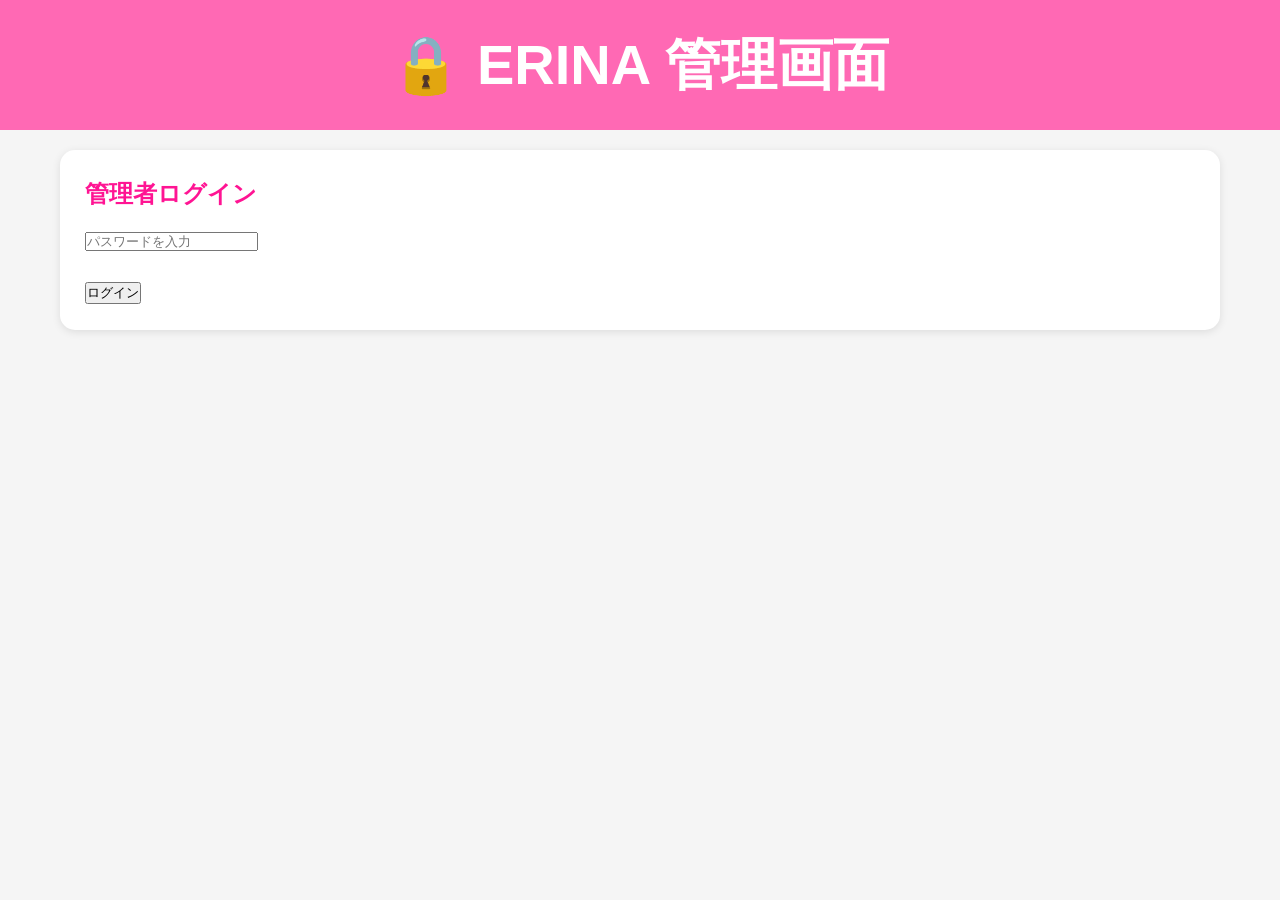
==== manager-erina.html @ dfaeb090 "update" ====
<!DOCTYPE html>
<html lang="ja">

<head>

<meta charset="UTF-8">
<meta name="viewport" content="width=device-width, initial-scale=1.0">

<title>ERINA 管理画面</title>

<link rel="stylesheet" href="style.css">

</head>

<body>

<header>

<h1>🔒 ERINA 管理画面</h1>

</header>

<main>

<section class="card" id="loginArea">

<h2>管理者ログイン</h2>

<input
id="password"
type="password"
placeholder="パスワードを入力">

<br><br>

<button id="loginButton">
ログイン
</button>

<p id="loginMessage"></p>

</section>

<section
class="card"
id="adminArea"
style="display:none;">

<h2>イベント管理</h2>

<p>ログイン成功！</p>

<button id="addEventButton">
＋ 新しいイベント
</button>

<hr>

<div id="eventList">

イベント一覧を読み込みます...

</div>
<hr>

<h2>イベント編集</h2>

<div id="editor" style="display:none;">

<label>年</label><br>
<input id="editYear" type="number"><br><br>

<label>月</label><br>
<input id="editMonth" type="number"><br><br>

<label>日</label><br>
<input id="editDate" type="number"><br><br>

<label>時間</label><br>
<input id="editTime" type="text"><br><br>

<label>終了時間</label><br>
<input id="editEndTime" type="text"><br><br>

<label>タイトル</label><br>
<input id="editTitle" type="text"><br><br>

<label>短いタイトル</label><br>
<input id="editShortTitle" type="text"><br><br>

<label>画像</label><br>
<input id="editImage" type="text"><br><br>

<label>ZoomURL</label><br>
<input id="editUrl" type="text"><br><br>

<label>色</label><br>
<input id="editColor" type="color"><br><br>

<label>カテゴリー</label><br>
<input id="editCategory" type="text"><br><br>

<button id="saveButton">

保存

</button>

</div>
</section>

</main>

<script src="data/events.js"></script>
<script src="manager.js"></script>

</body>

</html>
---- style.css ----
/* ===========================
   ERINA Zoom Schedule Ver3
=========================== */

*{
    margin:0;
    padding:0;
    box-sizing:border-box;
}

body{
    font-family:"Yu Gothic","Meiryo",sans-serif;
    background:#f5f5f5;
    color:#333;
    line-height:1.6;
}

header{
    background:#ff69b4;
    color:white;
    text-align:center;
    padding:20px;
    font-size:28px;
    font-weight:bold;
}

main{
    max-width:1200px;
    margin:auto;
    padding:20px;
}

.card{
    background:white;
    border-radius:15px;
    box-shadow:0 2px 8px rgba(0,0,0,.1);
    padding:25px;
    margin-bottom:25px;
}

.card h2{
    margin-bottom:15px;
    color:#ff1493;
    font-size:24px;
}

.calendar-header{
    display:flex;
    justify-content:space-between;
    align-items:center;
    margin-bottom:15px;
}

.calendar-header button{
    background:#ff69b4;
    color:white;
    border:none;
    border-radius:10px;
    padding:10px 18px;
    cursor:pointer;
    font-size:18px;
    transition:.2s;
}

.calendar-header button:hover{
    background:#ff1493;
}

#monthTitle{
    font-size:30px;
    font-weight:bold;
}

.calendar{
    width:100%;
    border-collapse:collapse;
    table-layout:fixed;
}

.calendar th{
    background:#ffb6d9;
    padding:15px;
    font-size:20px;
}

.calendar td{
    width:14.2%;
    height:130px;
    border:1px solid #ddd;
    vertical-align:top;
    padding:8px;
    cursor:pointer;
    transition:.2s;
}

.calendar td:hover{
    background:#fff4fa;
}

.today{
    background:#ffe066 !important;
    font-weight:bold;
}

.day-number{
    font-size:22px;
    font-weight:bold;
    margin-bottom:8px;
}

.calendar-event{
    font-size:13px;
    font-weight:bold;
    padding:4px 6px;
    margin-top:5px;
    border-radius:6px;
    color:white;
    overflow:hidden;
    text-overflow:ellipsis;
    white-space:nowrap;
    cursor:pointer;
    transition:.2s;
}

.calendar-event:hover{
    transform:scale(1.03);
    opacity:.9;
}

.zoom-button{
    display:inline-block;
    margin-top:10px;
    padding:12px 20px;
    background:#ff69b4;
    color:white;
    text-decoration:none;
    border-radius:10px;
    font-weight:bold;
    font-size:16px;
}

.zoom-button:hover{
    background:#ff1493;
}

footer{
    text-align:center;
    padding:20px;
    color:#666;
    font-size:14px;
}

/* スマホ */

@media(max-width:768px){

header{
    font-size:22px;
}

.card h2{
    font-size:20px;
}

.calendar td{
    height:90px;
    font-size:13px;
}

.day-number{
    font-size:18px;
}

.calendar-event{
    font-size:10px;
    padding:2px 4px;
}

.calendar-header button{
    padding:8px 12px;
}

#monthTitle{
    font-size:22px;
}

.zoom-button{
    width:100%;
    text-align:center;
}

}
.calendar-event{
    color:#fff;
    font-size:11px;
    margin-top:3px;
    padding:2px 4px;
    border-radius:4px;
    white-space:nowrap;
    overflow:hidden;
    text-overflow:ellipsis;
}
/* ===========================
   ポップアップ
=========================== */

.modal{

    display:none;

    position:fixed;

    left:0;
    top:0;

    width:100%;
    height:100%;

    background:rgba(0,0,0,0.5);

    z-index:9999;

}

.modal-content{

    background:#fff;

    width:90%;
    max-width:700px;

    margin:40px auto;

    border-radius:15px;

    padding:20px;

    position:relative;

    max-height:90vh;

    overflow-y:auto;

    box-shadow:0 10px 30px rgba(0,0,0,.3);

}

.close{

    position:absolute;

    right:20px;

    top:10px;

    font-size:35px;

    cursor:pointer;

    color:#888;

}

.close:hover{

    color:#ff4f9a;

}

.modal-content img{

    width:100%;

    border-radius:10px;

    margin:15px 0;

}

.modal-title{

    font-size:28px;

    font-weight:bold;

    color:#ff4f9a;

    margin-bottom:15px;

}

.modal-time{

    font-size:18px;

    margin-bottom:15px;

}
/* ===========================
   画像拡大
=========================== */

.modal-image{

    display:block;

    max-width:90%;

    max-height:90vh;

    margin:40px auto;

    border-radius:10px;

}

#imageModal{

    display:none;

    justify-content:center;

    align-items:center;

}
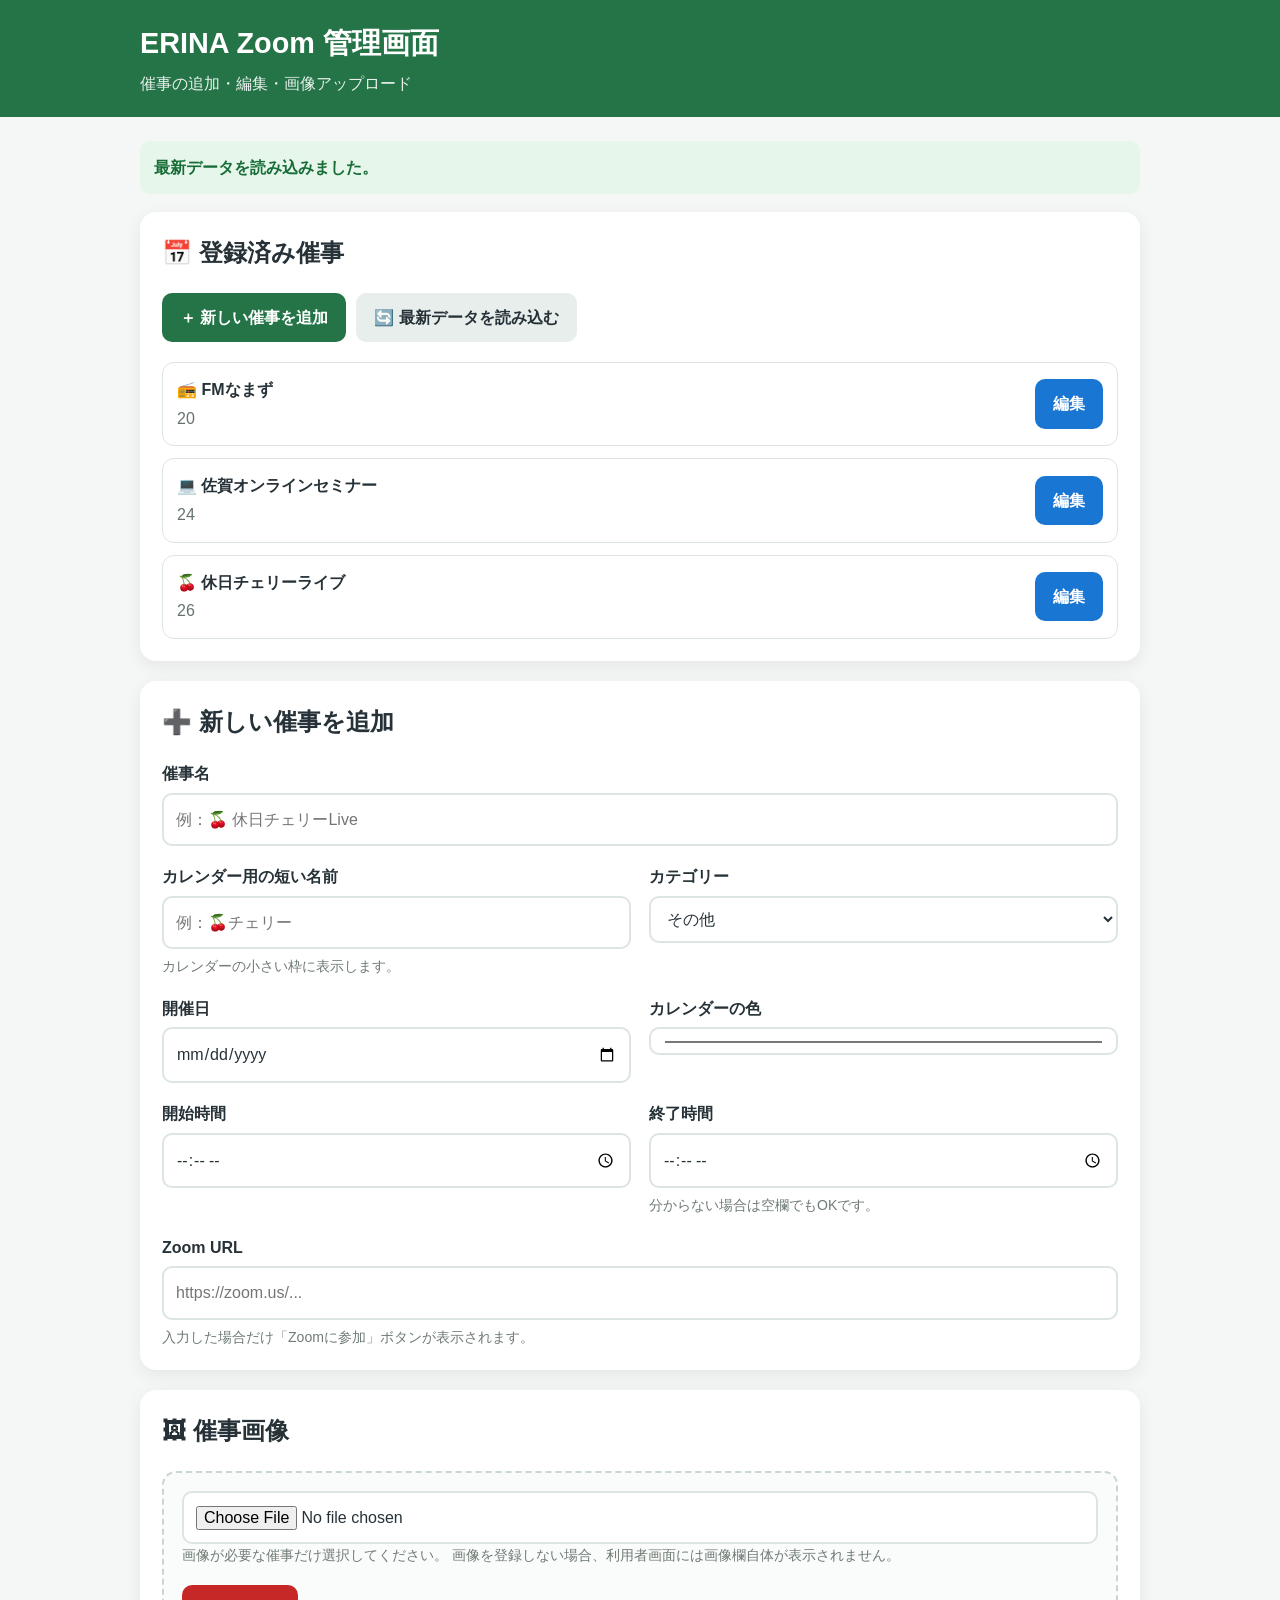
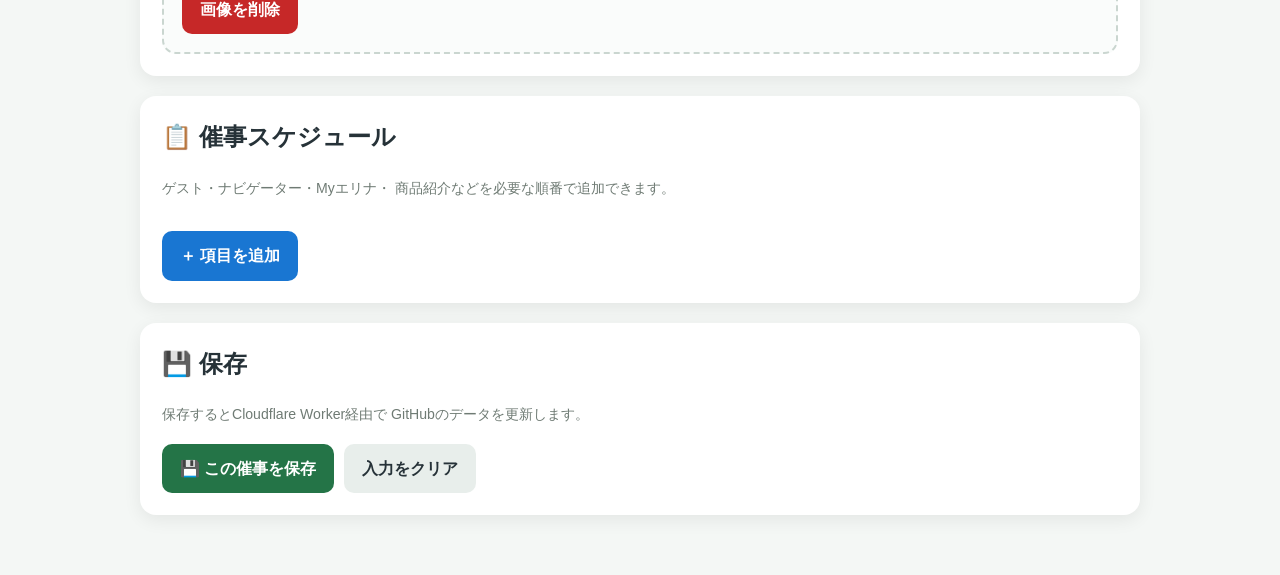
==== commit 31605c91: "version5" ====
--- a/manager-erina.html
+++ b/manager-erina.html
@@ -1,119 +1,898 @@
 <!DOCTYPE html>
 <html lang="ja">
-
 <head>
-
-<meta charset="UTF-8">
-<meta name="viewport" content="width=device-width, initial-scale=1.0">
-
-<title>ERINA 管理画面</title>
-
-<link rel="stylesheet" href="style.css">
-
+    <meta charset="UTF-8">
+
+    <meta
+        name="viewport"
+        content="width=device-width, initial-scale=1.0"
+    >
+
+    <meta name="robots" content="noindex,nofollow">
+
+    <title>ERINA Zoom 管理画面</title>
+
+    <style>
+
+        /* =========================================
+           基本
+           ========================================= */
+
+        * {
+            box-sizing: border-box;
+        }
+
+        body {
+            margin: 0;
+
+            font-family:
+                -apple-system,
+                BlinkMacSystemFont,
+                "Hiragino Kaku Gothic ProN",
+                "Hiragino Sans",
+                "Yu Gothic",
+                "Meiryo",
+                sans-serif;
+
+            background: #f4f7f5;
+            color: #263238;
+
+            line-height: 1.6;
+        }
+
+        button,
+        input,
+        textarea,
+        select {
+            font: inherit;
+        }
+
+        button {
+            cursor: pointer;
+        }
+
+
+        /* =========================================
+           ヘッダー
+           ========================================= */
+
+        .manager-header {
+            background: #247447;
+            color: white;
+
+            padding: 20px;
+        }
+
+        .manager-header-inner {
+            max-width: 1000px;
+
+            margin: auto;
+        }
+
+        .manager-header h1 {
+            margin: 0;
+
+            font-size: 1.8rem;
+        }
+
+        .manager-header p {
+            margin: 5px 0 0;
+
+            opacity: 0.9;
+        }
+
+
+        /* =========================================
+           メイン
+           ========================================= */
+
+        main {
+            width: min(
+                1000px,
+                calc(100% - 24px)
+            );
+
+            margin: 24px auto 60px;
+        }
+
+
+        /* =========================================
+           カード
+           ========================================= */
+
+        .panel {
+            background: white;
+
+            border-radius: 16px;
+
+            padding: 22px;
+
+            margin-bottom: 20px;
+
+            box-shadow:
+                0 5px 18px
+                rgba(0, 0, 0, 0.07);
+        }
+
+        .panel h2 {
+            margin-top: 0;
+        }
+
+
+        /* =========================================
+           フォーム
+           ========================================= */
+
+        .form-grid {
+            display: grid;
+
+            grid-template-columns:
+                repeat(
+                    2,
+                    minmax(0, 1fr)
+                );
+
+            gap: 18px;
+        }
+
+        .field {
+            display: flex;
+            flex-direction: column;
+
+            gap: 6px;
+        }
+
+        .field.full {
+            grid-column: 1 / -1;
+        }
+
+        label {
+            font-weight: 800;
+        }
+
+        input,
+        textarea,
+        select {
+            width: 100%;
+
+            border: 2px solid #dce5e0;
+
+            border-radius: 10px;
+
+            padding: 12px;
+
+            background: white;
+
+            color: #263238;
+        }
+
+        input:focus,
+        textarea:focus,
+        select:focus {
+            outline: none;
+
+            border-color: #247447;
+
+            box-shadow:
+                0 0 0 3px
+                rgba(36, 116, 71, 0.12);
+        }
+
+        textarea {
+            min-height: 90px;
+
+            resize: vertical;
+        }
+
+        .help {
+            color: #6f7b74;
+
+            font-size: 0.88rem;
+        }
+
+
+        /* =========================================
+           ボタン
+           ========================================= */
+
+        .button {
+            border: none;
+
+            border-radius: 10px;
+
+            padding: 12px 18px;
+
+            font-weight: 800;
+        }
+
+        .button-primary {
+            background: #247447;
+            color: white;
+        }
+
+        .button-secondary {
+            background: #e8eeeb;
+            color: #263238;
+        }
+
+        .button-danger {
+            background: #c62828;
+            color: white;
+        }
+
+        .button-blue {
+            background: #1976d2;
+            color: white;
+        }
+
+        .button-row {
+            display: flex;
+
+            flex-wrap: wrap;
+
+            gap: 10px;
+
+            margin-top: 18px;
+        }
+
+
+        /* =========================================
+           イベント一覧
+           ========================================= */
+
+        #eventList {
+            display: flex;
+
+            flex-direction: column;
+
+            gap: 12px;
+        }
+
+        .event-list-item {
+            display: flex;
+
+            justify-content: space-between;
+            align-items: center;
+
+            gap: 15px;
+
+            border: 1px solid #dde5e1;
+
+            border-radius: 12px;
+
+            padding: 14px;
+        }
+
+        .event-list-title {
+            font-weight: 800;
+        }
+
+        .event-list-date {
+            margin-top: 3px;
+
+            color: #66736c;
+        }
+
+        .event-list-buttons {
+            display: flex;
+
+            gap: 7px;
+
+            flex-shrink: 0;
+        }
+
+
+        /* =========================================
+           画像
+           ========================================= */
+
+        .image-box {
+            border: 2px dashed #cad6d0;
+
+            border-radius: 14px;
+
+            padding: 18px;
+
+            background: #fafcfb;
+        }
+
+        #imagePreviewArea {
+            margin-top: 15px;
+        }
+
+        #imagePreviewArea:empty {
+            display: none;
+        }
+
+        .image-preview {
+            max-width: 100%;
+            max-height: 500px;
+
+            margin: auto;
+
+            object-fit: contain;
+
+            border-radius: 12px;
+        }
+
+        .image-status {
+            margin-top: 10px;
+
+            padding: 10px;
+
+            border-radius: 8px;
+
+            background: #edf6f0;
+
+            color: #247447;
+
+            font-weight: 700;
+        }
+
+
+        /* =========================================
+           プログラム
+           ========================================= */
+
+        #programList {
+            display: flex;
+
+            flex-direction: column;
+
+            gap: 12px;
+        }
+
+        .program-editor-item {
+            border: 1px solid #dce5e0;
+
+            border-radius: 12px;
+
+            padding: 14px;
+
+            background: #fafcfb;
+        }
+
+        .program-row {
+            display: grid;
+
+            grid-template-columns:
+                120px
+                1fr
+                1fr;
+
+            gap: 10px;
+        }
+
+        .program-actions {
+            display: flex;
+
+            gap: 8px;
+
+            margin-top: 10px;
+        }
+
+
+        /* =========================================
+           保存状態
+           ========================================= */
+
+        #statusMessage {
+            display: none;
+
+            margin-bottom: 18px;
+
+            padding: 14px;
+
+            border-radius: 10px;
+
+            font-weight: 800;
+        }
+
+        #statusMessage.success {
+            display: block;
+
+            background: #e7f6eb;
+
+            color: #176d37;
+        }
+
+        #statusMessage.error {
+            display: block;
+
+            background: #fdeaea;
+
+            color: #b71c1c;
+        }
+
+        #statusMessage.loading {
+            display: block;
+
+            background: #eaf3fb;
+
+            color: #1565c0;
+        }
+
+
+        /* =========================================
+           スマホ
+           ========================================= */
+
+        @media (
+            max-width: 700px
+        ) {
+
+            .manager-header h1 {
+                font-size: 1.45rem;
+            }
+
+            main {
+                width:
+                    calc(100% - 16px);
+
+                margin-top: 12px;
+            }
+
+            .panel {
+                padding: 16px;
+
+                border-radius: 13px;
+            }
+
+            .form-grid {
+                grid-template-columns:
+                    1fr;
+            }
+
+            .field.full {
+                grid-column: auto;
+            }
+
+            .program-row {
+                grid-template-columns:
+                    1fr;
+            }
+
+            .event-list-item {
+                flex-direction: column;
+
+                align-items: stretch;
+            }
+
+            .event-list-buttons {
+                width: 100%;
+            }
+
+            .event-list-buttons button {
+                flex: 1;
+            }
+
+            .button-row {
+                flex-direction: column;
+            }
+
+            .button-row .button {
+                width: 100%;
+            }
+
+        }
+
+    </style>
 </head>
 
+
 <body>
 
-<header>
-
-<h1>🔒 ERINA 管理画面</h1>
+
+<!-- =========================================
+     ヘッダー
+     ========================================= -->
+
+<header class="manager-header">
+
+    <div class="manager-header-inner">
+
+        <h1>
+            ERINA Zoom 管理画面
+        </h1>
+
+        <p>
+            催事の追加・編集・画像アップロード
+        </p>
+
+    </div>
 
 </header>
 
+
 <main>
 
-<section class="card" id="loginArea">
-
-<h2>管理者ログイン</h2>
-
-<input
-id="password"
-type="password"
-placeholder="パスワードを入力">
-
-<br><br>
-
-<button id="loginButton">
-ログイン
-</button>
-
-<p id="loginMessage"></p>
-
-</section>
-
-<section
-class="card"
-id="adminArea"
-style="display:none;">
-
-<h2>イベント管理</h2>
-
-<p>ログイン成功！</p>
-
-<button id="addEventButton">
-＋ 新しいイベント
-</button>
-
-<hr>
-
-<div id="eventList">
-
-イベント一覧を読み込みます...
-
-</div>
-<hr>
-
-<h2>イベント編集</h2>
-
-<div id="editor" style="display:none;">
-
-<label>年</label><br>
-<input id="editYear" type="number"><br><br>
-
-<label>月</label><br>
-<input id="editMonth" type="number"><br><br>
-
-<label>日</label><br>
-<input id="editDate" type="number"><br><br>
-
-<label>時間</label><br>
-<input id="editTime" type="text"><br><br>
-
-<label>終了時間</label><br>
-<input id="editEndTime" type="text"><br><br>
-
-<label>タイトル</label><br>
-<input id="editTitle" type="text"><br><br>
-
-<label>短いタイトル</label><br>
-<input id="editShortTitle" type="text"><br><br>
-
-<label>画像</label><br>
-<input id="editImage" type="text"><br><br>
-
-<label>ZoomURL</label><br>
-<input id="editUrl" type="text"><br><br>
-
-<label>色</label><br>
-<input id="editColor" type="color"><br><br>
-
-<label>カテゴリー</label><br>
-<input id="editCategory" type="text"><br><br>
-
-<button id="saveButton">
-
-保存
-
-</button>
-
-</div>
-</section>
+
+    <!-- =====================================
+         状態表示
+         ===================================== -->
+
+    <div id="statusMessage"></div>
+
+
+    <!-- =====================================
+         イベント一覧
+         ===================================== -->
+
+    <section class="panel">
+
+        <h2>
+            📅 登録済み催事
+        </h2>
+
+        <div class="button-row">
+
+            <button
+                type="button"
+                id="newEventButton"
+                class="button button-primary"
+            >
+                ＋ 新しい催事を追加
+            </button>
+
+            <button
+                type="button"
+                id="reloadButton"
+                class="button button-secondary"
+            >
+                🔄 最新データを読み込む
+            </button>
+
+        </div>
+
+        <div
+            id="eventList"
+            style="margin-top:20px;"
+        >
+            読み込み中...
+        </div>
+
+    </section>
+
+
+    <!-- =====================================
+         イベント編集
+         ===================================== -->
+
+    <section
+        class="panel"
+        id="editorPanel"
+    >
+
+        <h2 id="editorTitle">
+            ✏️ 催事を編集
+        </h2>
+
+
+        <!-- 内部ID -->
+
+        <input
+            type="hidden"
+            id="eventId"
+        >
+
+
+        <div class="form-grid">
+
+
+            <!-- 催事名 -->
+
+            <div class="field full">
+
+                <label for="title">
+                    催事名
+                </label>
+
+                <input
+                    type="text"
+                    id="title"
+                    placeholder="例：🍒 休日チェリーLive"
+                >
+
+            </div>
+
+
+            <!-- カレンダー用短縮名 -->
+
+            <div class="field">
+
+                <label for="shortTitle">
+                    カレンダー用の短い名前
+                </label>
+
+                <input
+                    type="text"
+                    id="shortTitle"
+                    placeholder="例：🍒チェリー"
+                >
+
+                <div class="help">
+                    カレンダーの小さい枠に表示します。
+                </div>
+
+            </div>
+
+
+            <!-- カテゴリー -->
+
+            <div class="field">
+
+                <label for="category">
+                    カテゴリー
+                </label>
+
+                <select id="category">
+
+                    <option value="">
+                        その他
+                    </option>
+
+                    <option value="cherry">
+                        チェリーLive
+                    </option>
+
+                    <option value="fm">
+                        FMなまず
+                    </option>
+
+                    <option value="seminar">
+                        セミナー
+                    </option>
+
+                    <option value="event">
+                        その他催事
+                    </option>
+
+                </select>
+
+            </div>
+
+
+            <!-- 開催日 -->
+
+            <div class="field">
+
+                <label for="eventDate">
+                    開催日
+                </label>
+
+                <input
+                    type="date"
+                    id="eventDate"
+                >
+
+            </div>
+
+
+            <!-- 色 -->
+
+            <div class="field">
+
+                <label for="eventColor">
+                    カレンダーの色
+                </label>
+
+                <input
+                    type="color"
+                    id="eventColor"
+                    value="#247447"
+                >
+
+            </div>
+
+
+            <!-- 開始時間 -->
+
+            <div class="field">
+
+                <label for="startTime">
+                    開始時間
+                </label>
+
+                <input
+                    type="time"
+                    id="startTime"
+                >
+
+            </div>
+
+
+            <!-- 終了時間 -->
+
+            <div class="field">
+
+                <label for="endTime">
+                    終了時間
+                </label>
+
+                <input
+                    type="time"
+                    id="endTime"
+                >
+
+                <div class="help">
+                    分からない場合は空欄でもOKです。
+                </div>
+
+            </div>
+
+
+            <!-- Zoom URL -->
+
+            <div class="field full">
+
+                <label for="zoomUrl">
+                    Zoom URL
+                </label>
+
+                <input
+                    type="url"
+                    id="zoomUrl"
+                    placeholder="https://zoom.us/..."
+                >
+
+                <div class="help">
+                    入力した場合だけ「Zoomに参加」ボタンが表示されます。
+                </div>
+
+            </div>
+
+
+        </div>
+
+    </section>
+
+
+    <!-- =====================================
+         画像
+         ===================================== -->
+
+    <section class="panel">
+
+        <h2>
+            🖼 催事画像
+        </h2>
+
+        <div class="image-box">
+
+            <input
+                type="file"
+                id="imageFile"
+                accept="image/jpeg,image/png,image/webp"
+            >
+
+            <div class="help">
+                画像が必要な催事だけ選択してください。
+                画像を登録しない場合、利用者画面には画像欄自体が表示されません。
+            </div>
+
+
+            <div id="imagePreviewArea"></div>
+
+
+            <div class="button-row">
+
+                <button
+                    type="button"
+                    id="removeImageButton"
+                    class="button button-danger"
+                >
+                    画像を削除
+                </button>
+
+            </div>
+
+
+            <!-- 現在保存されている画像 -->
+
+            <input
+                type="hidden"
+                id="currentImage"
+            >
+
+        </div>
+
+    </section>
+
+
+    <!-- =====================================
+         催事スケジュール
+         ===================================== -->
+
+    <section class="panel">
+
+        <h2>
+            📋 催事スケジュール
+        </h2>
+
+        <p class="help">
+
+            ゲスト・ナビゲーター・Myエリナ・
+            商品紹介などを必要な順番で追加できます。
+
+        </p>
+
+
+        <div id="programList"></div>
+
+
+        <div class="button-row">
+
+            <button
+                type="button"
+                id="addProgramButton"
+                class="button button-blue"
+            >
+                ＋ 項目を追加
+            </button>
+
+        </div>
+
+    </section>
+
+
+    <!-- =====================================
+         保存
+         ===================================== -->
+
+    <section class="panel">
+
+        <h2>
+            💾 保存
+        </h2>
+
+        <p class="help">
+
+            保存するとCloudflare Worker経由で
+            GitHubのデータを更新します。
+
+        </p>
+
+
+        <div class="button-row">
+
+            <button
+                type="button"
+                id="saveButton"
+                class="button button-primary"
+            >
+                💾 この催事を保存
+            </button>
+
+            <button
+                type="button"
+                id="deleteButton"
+                class="button button-danger"
+            >
+                🗑 この催事を削除
+            </button>
+
+            <button
+                type="button"
+                id="clearButton"
+                class="button button-secondary"
+            >
+                入力をクリア
+            </button>
+
+        </div>
+
+    </section>
+
 
 </main>
 
-<script src="data/events.js"></script>
+
+<!-- =========================================
+     JavaScript
+     ========================================= -->
+
 <script src="manager.js"></script>
 
+
 </body>
-
 </html>
